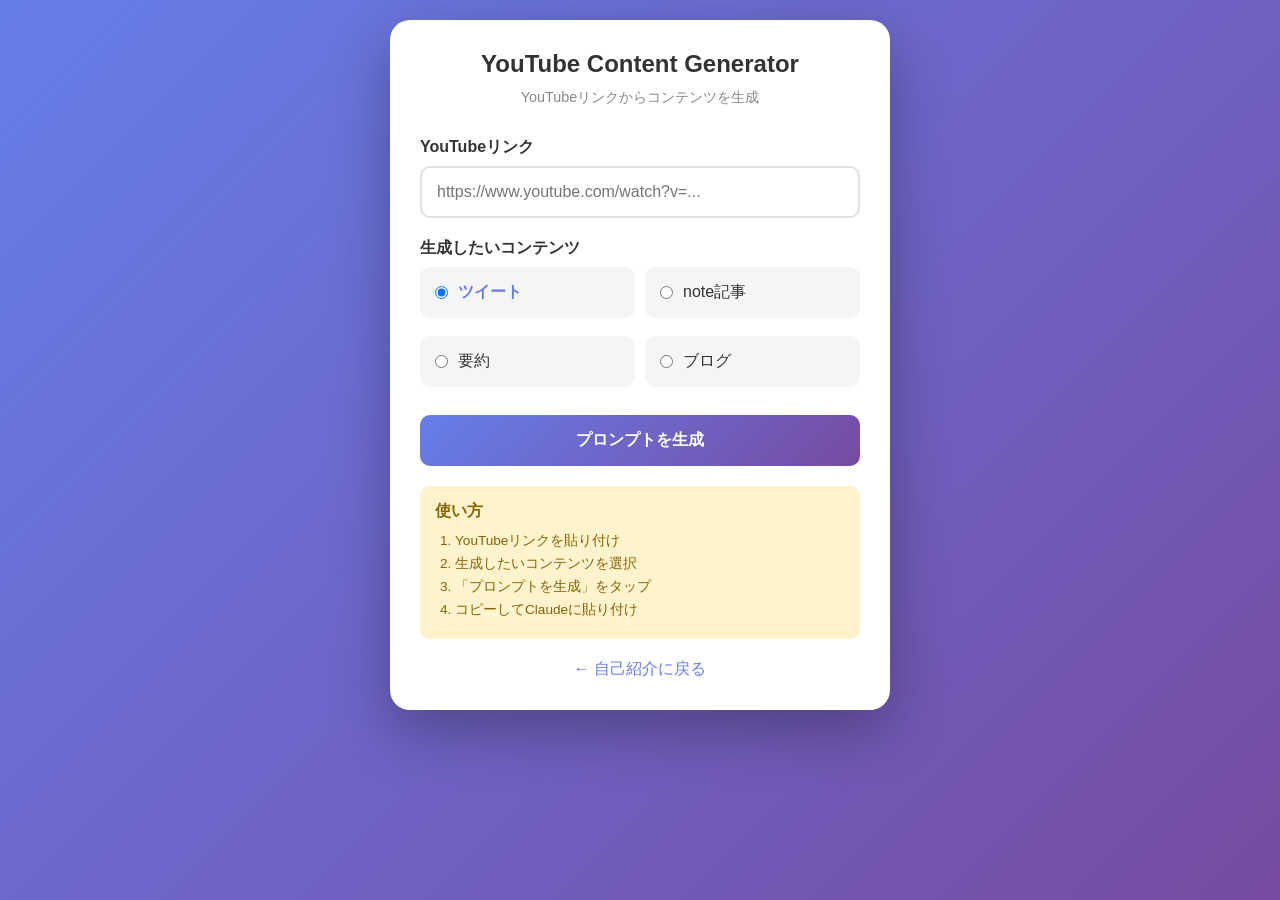
==== tool.html @ 51df771a "Add YouTube Content Generator tool - Create tool.html for generating prompts from YouTube links - Su" ====
<!DOCTYPE html>
<html lang="ja">
<head>
    <meta charset="UTF-8">
    <meta name="viewport" content="width=device-width, initial-scale=1.0">
    <title>YouTube to Content Generator</title>
    <style>
        * {
            margin: 0;
            padding: 0;
            box-sizing: border-box;
        }

        body {
            font-family: 'Helvetica Neue', Arial, 'Hiragino Kaku Gothic ProN', sans-serif;
            background: linear-gradient(135deg, #667eea 0%, #764ba2 100%);
            min-height: 100vh;
            padding: 20px;
        }

        .container {
            max-width: 500px;
            margin: 0 auto;
            background: white;
            border-radius: 20px;
            box-shadow: 0 20px 60px rgba(0, 0, 0, 0.3);
            padding: 30px;
        }

        h1 {
            text-align: center;
            color: #333;
            margin-bottom: 10px;
            font-size: 1.5rem;
        }

        .subtitle {
            text-align: center;
            color: #888;
            margin-bottom: 30px;
            font-size: 0.9rem;
        }

        label {
            display: block;
            margin-bottom: 8px;
            color: #333;
            font-weight: bold;
        }

        input[type="text"] {
            width: 100%;
            padding: 15px;
            border: 2px solid #e0e0e0;
            border-radius: 10px;
            font-size: 1rem;
            margin-bottom: 20px;
            transition: border-color 0.3s;
        }

        input[type="text"]:focus {
            outline: none;
            border-color: #667eea;
        }

        .content-type {
            display: grid;
            grid-template-columns: 1fr 1fr;
            gap: 10px;
            margin-bottom: 20px;
        }

        .content-type label {
            display: flex;
            align-items: center;
            padding: 15px;
            background: #f5f5f5;
            border-radius: 10px;
            cursor: pointer;
            transition: all 0.3s;
            font-weight: normal;
        }

        .content-type label:hover {
            background: #e8e8e8;
        }

        .content-type input[type="radio"] {
            margin-right: 10px;
        }

        .content-type input[type="radio"]:checked + span {
            color: #667eea;
            font-weight: bold;
        }

        .btn {
            width: 100%;
            padding: 15px;
            background: linear-gradient(135deg, #667eea 0%, #764ba2 100%);
            color: white;
            border: none;
            border-radius: 10px;
            font-size: 1rem;
            font-weight: bold;
            cursor: pointer;
            transition: transform 0.3s, box-shadow 0.3s;
        }

        .btn:hover {
            transform: translateY(-2px);
            box-shadow: 0 5px 20px rgba(102, 126, 234, 0.4);
        }

        .btn:active {
            transform: translateY(0);
        }

        .output {
            margin-top: 20px;
            padding: 20px;
            background: #f8f9fa;
            border-radius: 10px;
            display: none;
        }

        .output.show {
            display: block;
        }

        .output-label {
            font-size: 0.85rem;
            color: #888;
            margin-bottom: 10px;
        }

        .output-text {
            background: white;
            padding: 15px;
            border-radius: 8px;
            border: 1px solid #e0e0e0;
            font-size: 0.9rem;
            line-height: 1.6;
            color: #333;
            white-space: pre-wrap;
            word-break: break-all;
        }

        .copy-btn {
            margin-top: 15px;
            padding: 12px 20px;
            background: #28a745;
            color: white;
            border: none;
            border-radius: 8px;
            font-size: 0.9rem;
            cursor: pointer;
            width: 100%;
        }

        .copy-btn:hover {
            background: #218838;
        }

        .copy-btn.copied {
            background: #6c757d;
        }

        .steps {
            margin-top: 20px;
            padding: 15px;
            background: #fff3cd;
            border-radius: 10px;
            font-size: 0.85rem;
            color: #856404;
        }

        .steps h3 {
            margin-bottom: 10px;
        }

        .steps ol {
            padding-left: 20px;
        }

        .steps li {
            margin-bottom: 5px;
        }

        .back-link {
            display: block;
            text-align: center;
            margin-top: 20px;
            color: #667eea;
            text-decoration: none;
        }
    </style>
</head>
<body>
    <div class="container">
        <h1>YouTube Content Generator</h1>
        <p class="subtitle">YouTubeリンクからコンテンツを生成</p>

        <label for="youtube-url">YouTubeリンク</label>
        <input type="text" id="youtube-url" placeholder="https://www.youtube.com/watch?v=...">

        <label>生成したいコンテンツ</label>
        <div class="content-type">
            <label>
                <input type="radio" name="content" value="tweet" checked>
                <span>ツイート</span>
            </label>
            <label>
                <input type="radio" name="content" value="note">
                <span>note記事</span>
            </label>
            <label>
                <input type="radio" name="content" value="summary">
                <span>要約</span>
            </label>
            <label>
                <input type="radio" name="content" value="blog">
                <span>ブログ</span>
            </label>
        </div>

        <button class="btn" onclick="generatePrompt()">プロンプトを生成</button>

        <div class="output" id="output">
            <p class="output-label">以下のプロンプトをClaudeにコピペしてください：</p>
            <div class="output-text" id="output-text"></div>
            <button class="copy-btn" onclick="copyToClipboard()">クリップボードにコピー</button>
        </div>

        <div class="steps">
            <h3>使い方</h3>
            <ol>
                <li>YouTubeリンクを貼り付け</li>
                <li>生成したいコンテンツを選択</li>
                <li>「プロンプトを生成」をタップ</li>
                <li>コピーしてClaudeに貼り付け</li>
            </ol>
        </div>

        <a href="index.html" class="back-link">← 自己紹介に戻る</a>
    </div>

    <script>
        function generatePrompt() {
            const url = document.getElementById('youtube-url').value;
            const contentType = document.querySelector('input[name="content"]:checked').value;

            if (!url) {
                alert('YouTubeリンクを入力してください');
                return;
            }

            const prompts = {
                tweet: `以下のYouTube動画の内容を見て、魅力的なツイート（280文字以内）を3パターン作成してください。ハッシュタグも含めてください。

動画URL: ${url}

※動画の内容を確認して、視聴者が興味を持つようなツイートをお願いします。`,

                note: `以下のYouTube動画の内容をもとに、note記事を作成してください。

動画URL: ${url}

以下の構成でお願いします：
- キャッチーなタイトル
- 導入文（動画を見たきっかけ）
- 動画の要点（3〜5つ）
- 自分の感想・学び
- まとめ

読みやすく、親しみやすい文体でお願いします。`,

                summary: `以下のYouTube動画の内容を要約してください。

動画URL: ${url}

以下の形式でお願いします：
- 動画のタイトルと概要（2〜3行）
- 主要なポイント（箇条書きで5つ程度）
- 結論・メッセージ

簡潔で分かりやすくまとめてください。`,

                blog: `以下のYouTube動画の内容をもとに、ブログ記事を作成してください。

動画URL: ${url}

以下の構成でお願いします：
- SEOを意識したタイトル
- 導入（この動画を紹介する理由）
- 動画の内容詳細
- 重要なポイントの解説
- まとめと感想

2000文字程度でお願いします。`
            };

            document.getElementById('output-text').textContent = prompts[contentType];
            document.getElementById('output').classList.add('show');
        }

        function copyToClipboard() {
            const text = document.getElementById('output-text').textContent;
            navigator.clipboard.writeText(text).then(() => {
                const btn = document.querySelector('.copy-btn');
                btn.textContent = 'コピーしました！';
                btn.classList.add('copied');
                setTimeout(() => {
                    btn.textContent = 'クリップボードにコピー';
                    btn.classList.remove('copied');
                }, 2000);
            });
        }
    </script>
</body>
</html>
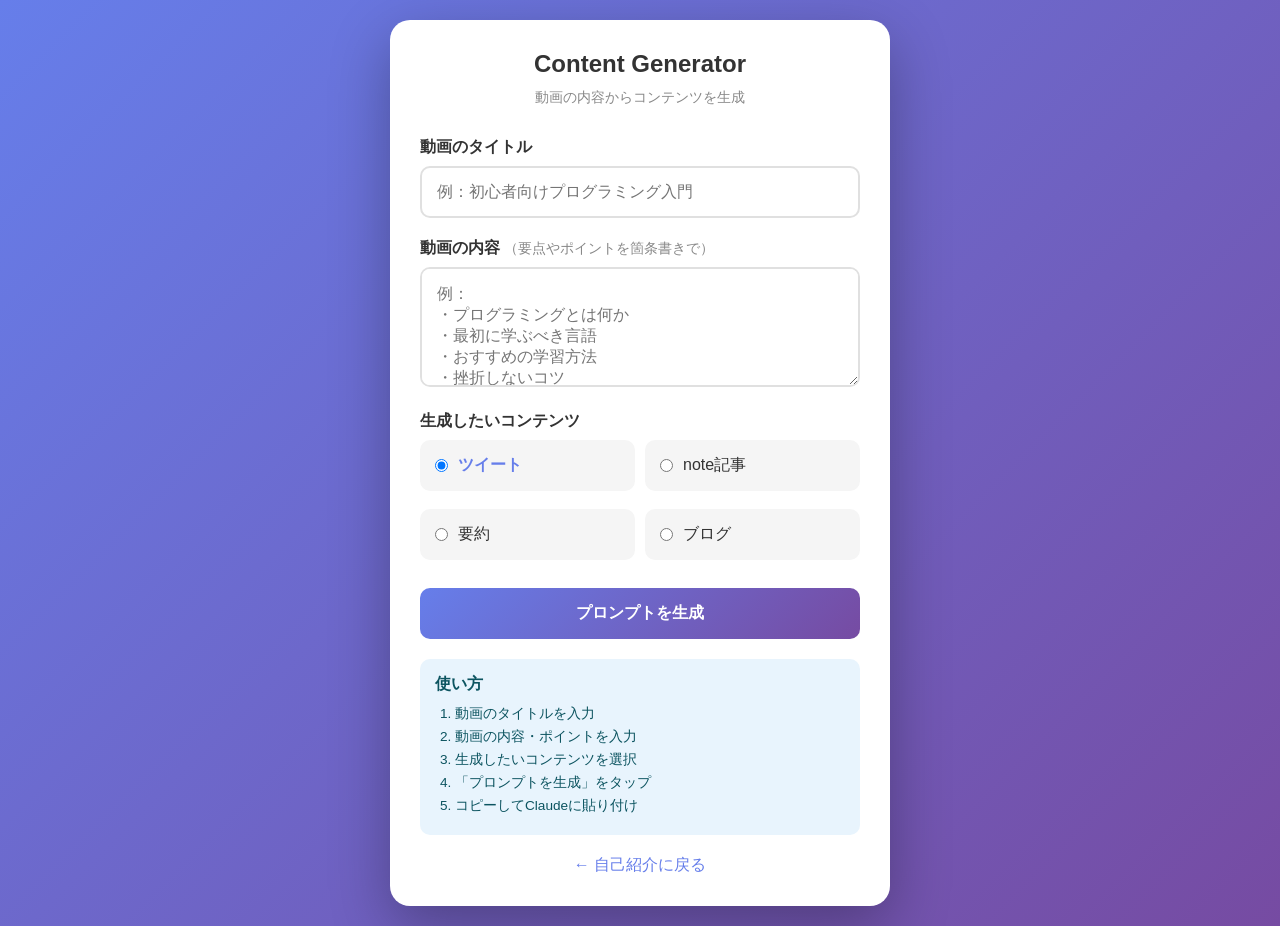
==== commit c1279aa0: "Improve Content Generator tool - Add title and content input fields - Remove YouTube URL field (Clau" ====
--- a/tool.html
+++ b/tool.html
@@ -48,7 +48,13 @@
             font-weight: bold;
         }
 
-        input[type="text"] {
+        .label-hint {
+            font-weight: normal;
+            color: #888;
+            font-size: 0.85rem;
+        }
+
+        input[type="text"], textarea {
             width: 100%;
             padding: 15px;
             border: 2px solid #e0e0e0;
@@ -56,9 +62,15 @@
             font-size: 1rem;
             margin-bottom: 20px;
             transition: border-color 0.3s;
-        }
-
-        input[type="text"]:focus {
+            font-family: inherit;
+        }
+
+        textarea {
+            min-height: 120px;
+            resize: vertical;
+        }
+
+        input[type="text"]:focus, textarea:focus {
             outline: none;
             border-color: #667eea;
         }
@@ -169,10 +181,10 @@
         .steps {
             margin-top: 20px;
             padding: 15px;
-            background: #fff3cd;
+            background: #e8f4fd;
             border-radius: 10px;
             font-size: 0.85rem;
-            color: #856404;
+            color: #0c5460;
         }
 
         .steps h3 {
@@ -198,11 +210,21 @@
 </head>
 <body>
     <div class="container">
-        <h1>YouTube Content Generator</h1>
-        <p class="subtitle">YouTubeリンクからコンテンツを生成</p>
-
-        <label for="youtube-url">YouTubeリンク</label>
-        <input type="text" id="youtube-url" placeholder="https://www.youtube.com/watch?v=...">
+        <h1>Content Generator</h1>
+        <p class="subtitle">動画の内容からコンテンツを生成</p>
+
+        <label for="video-title">動画のタイトル</label>
+        <input type="text" id="video-title" placeholder="例：初心者向けプログラミング入門">
+
+        <label for="video-content">
+            動画の内容
+            <span class="label-hint">（要点やポイントを箇条書きで）</span>
+        </label>
+        <textarea id="video-content" placeholder="例：
+・プログラミングとは何か
+・最初に学ぶべき言語
+・おすすめの学習方法
+・挫折しないコツ"></textarea>
 
         <label>生成したいコンテンツ</label>
         <div class="content-type">
@@ -235,7 +257,8 @@
         <div class="steps">
             <h3>使い方</h3>
             <ol>
-                <li>YouTubeリンクを貼り付け</li>
+                <li>動画のタイトルを入力</li>
+                <li>動画の内容・ポイントを入力</li>
                 <li>生成したいコンテンツを選択</li>
                 <li>「プロンプトを生成」をタップ</li>
                 <li>コピーしてClaudeに貼り付け</li>
@@ -247,48 +270,65 @@
 
     <script>
         function generatePrompt() {
-            const url = document.getElementById('youtube-url').value;
+            const title = document.getElementById('video-title').value;
+            const content = document.getElementById('video-content').value;
             const contentType = document.querySelector('input[name="content"]:checked').value;
 
-            if (!url) {
-                alert('YouTubeリンクを入力してください');
+            if (!title || !content) {
+                alert('タイトルと内容を入力してください');
                 return;
             }
 
             const prompts = {
-                tweet: `以下のYouTube動画の内容を見て、魅力的なツイート（280文字以内）を3パターン作成してください。ハッシュタグも含めてください。
-
-動画URL: ${url}
-
-※動画の内容を確認して、視聴者が興味を持つようなツイートをお願いします。`,
-
-                note: `以下のYouTube動画の内容をもとに、note記事を作成してください。
-
-動画URL: ${url}
+                tweet: `以下の動画の内容をもとに、魅力的なツイート（140文字以内）を3パターン作成してください。ハッシュタグも含めてください。
+
+【動画タイトル】
+${title}
+
+【動画の内容】
+${content}
+
+視聴者が興味を持つような、拡散されやすいツイートをお願いします。`,
+
+                note: `以下の動画の内容をもとに、note記事を作成してください。
+
+【動画タイトル】
+${title}
+
+【動画の内容】
+${content}
 
 以下の構成でお願いします：
 - キャッチーなタイトル
-- 導入文（動画を見たきっかけ）
+- 導入文（この動画を見たきっかけ）
 - 動画の要点（3〜5つ）
 - 自分の感想・学び
 - まとめ
 
 読みやすく、親しみやすい文体でお願いします。`,
 
-                summary: `以下のYouTube動画の内容を要約してください。
-
-動画URL: ${url}
+                summary: `以下の動画の内容を要約してください。
+
+【動画タイトル】
+${title}
+
+【動画の内容】
+${content}
 
 以下の形式でお願いします：
-- 動画のタイトルと概要（2〜3行）
+- 概要（2〜3行）
 - 主要なポイント（箇条書きで5つ程度）
 - 結論・メッセージ
 
 簡潔で分かりやすくまとめてください。`,
 
-                blog: `以下のYouTube動画の内容をもとに、ブログ記事を作成してください。
-
-動画URL: ${url}
+                blog: `以下の動画の内容をもとに、ブログ記事を作成してください。
+
+【動画タイトル】
+${title}
+
+【動画の内容】
+${content}
 
 以下の構成でお願いします：
 - SEOを意識したタイトル
